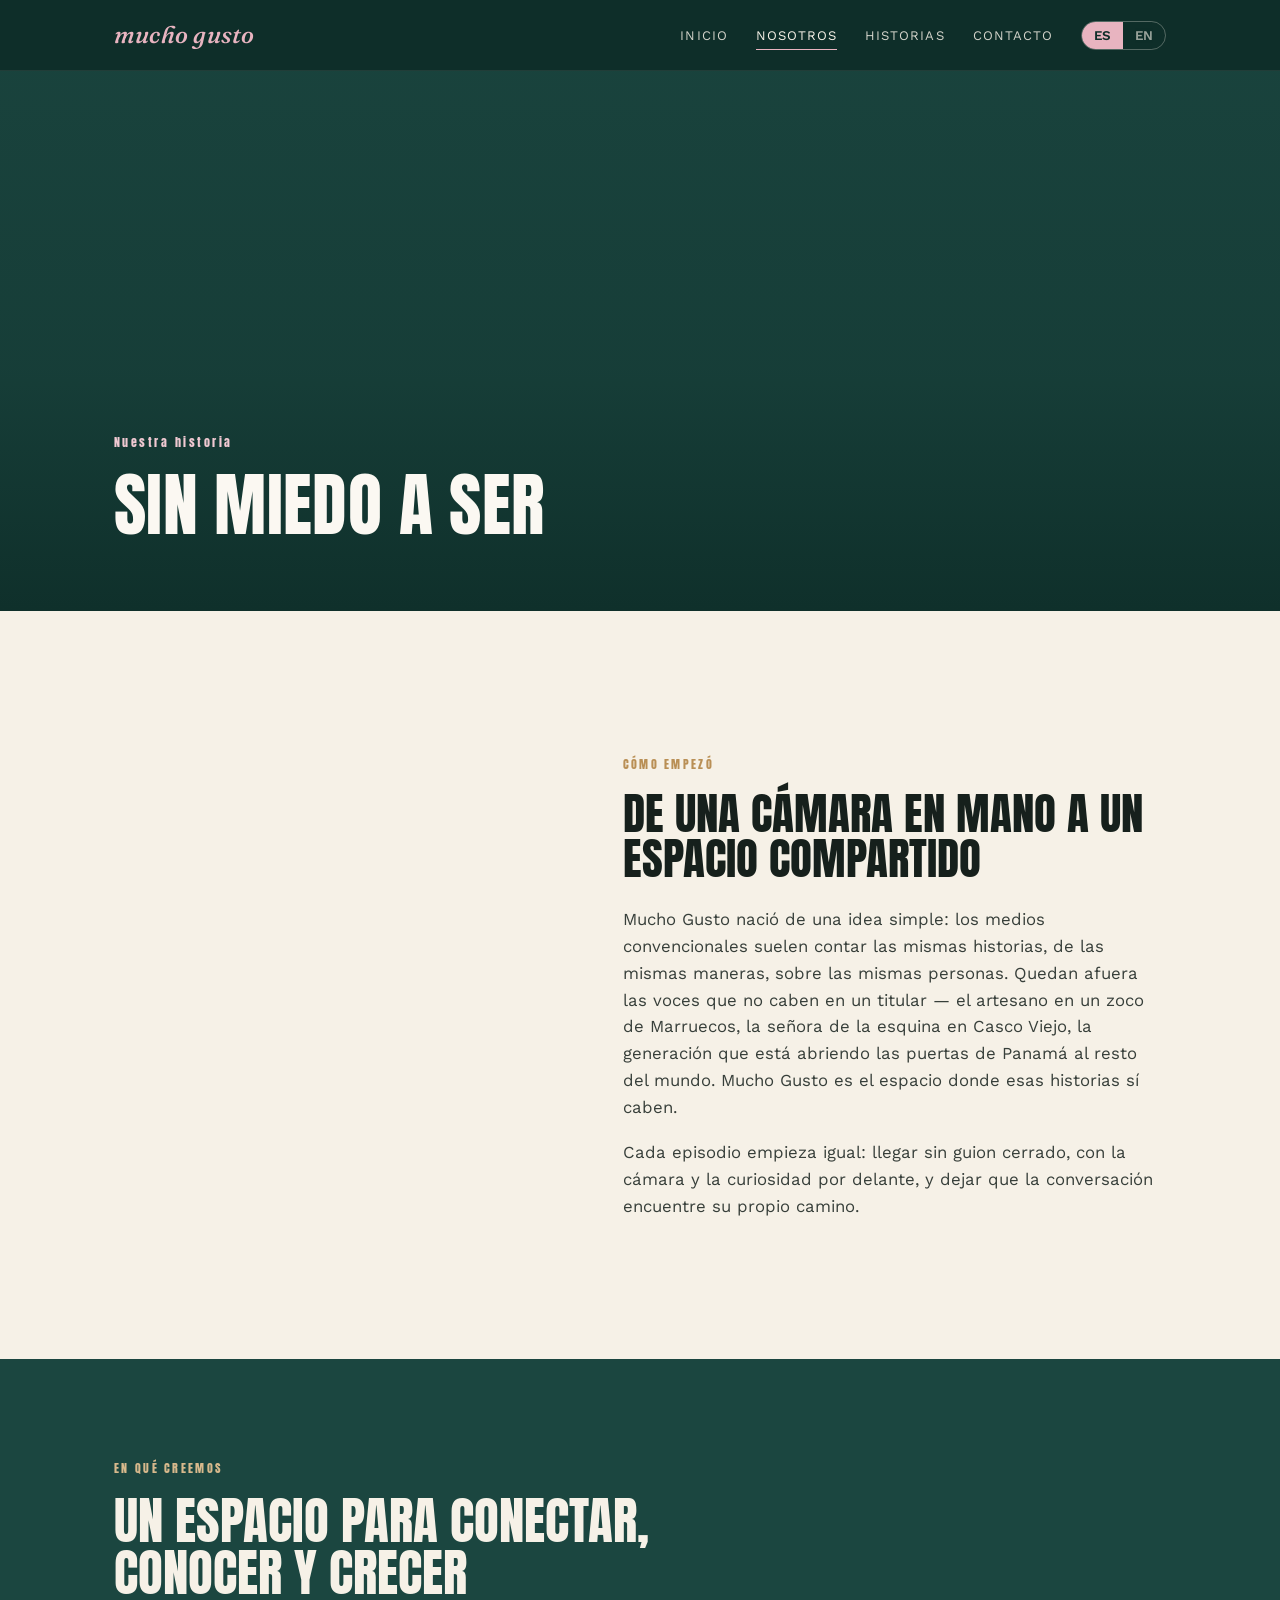
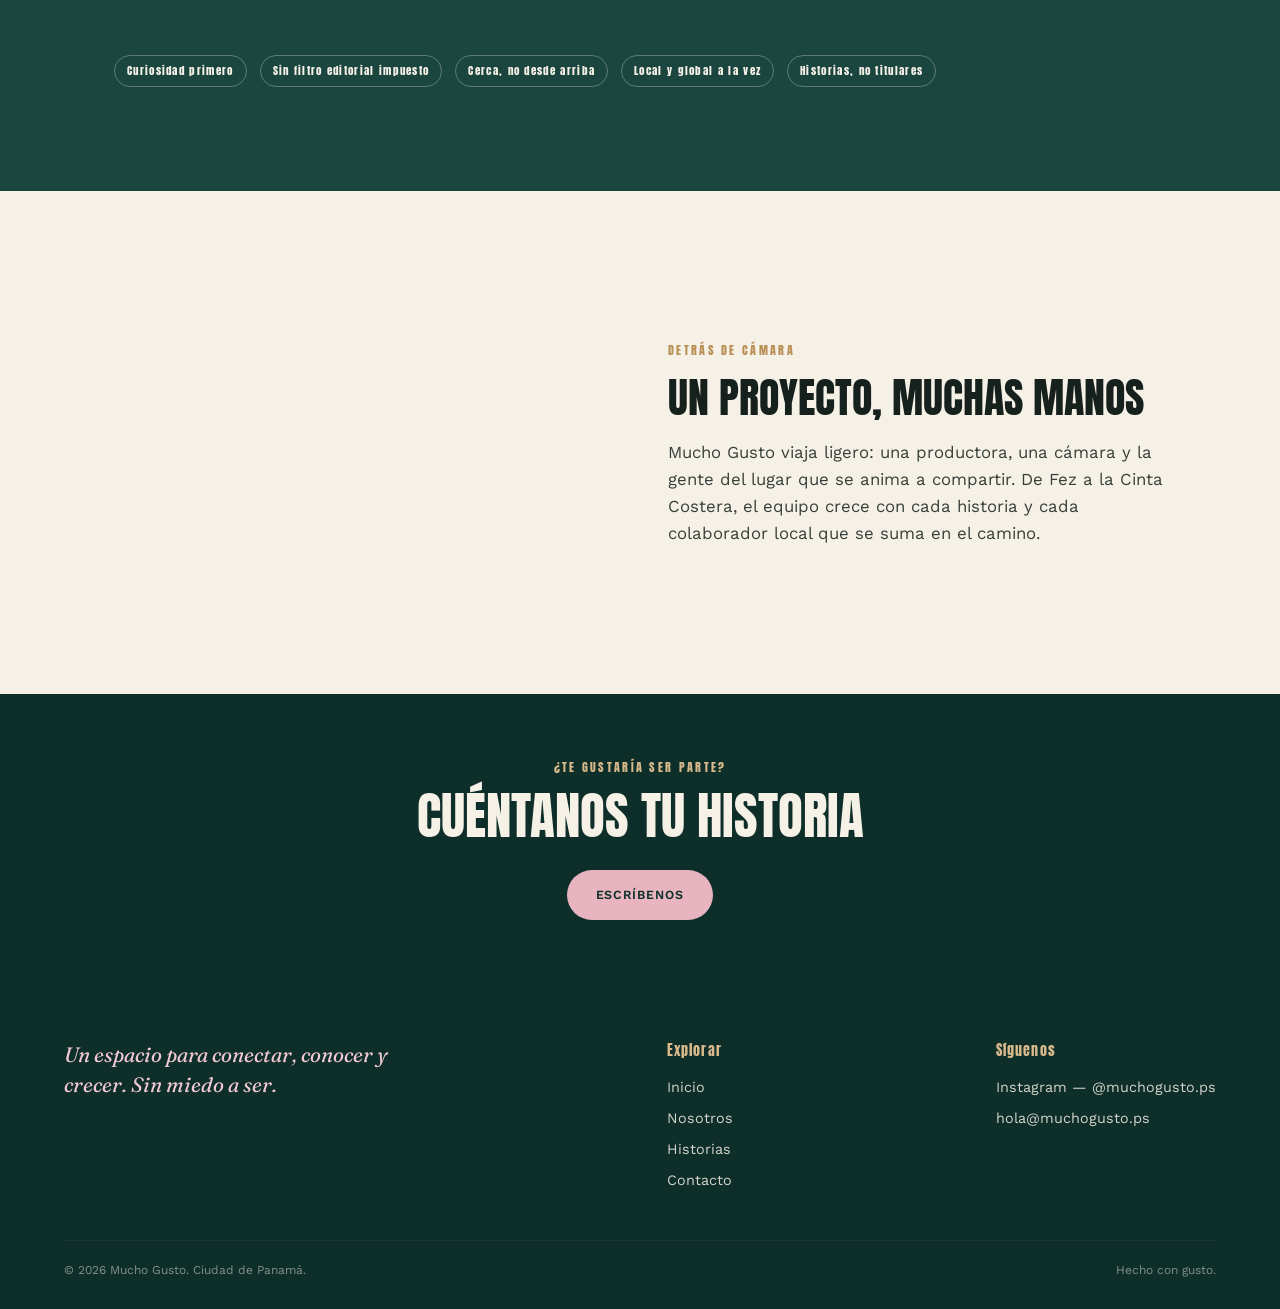
==== about.html @ 42b26f40 "Add files via upload" ====
<!DOCTYPE html>
<html lang="es">
<head>
<meta charset="UTF-8">
<meta name="viewport" content="width=device-width, initial-scale=1.0">
<title>Nosotros — Mucho Gusto</title>
<link rel="preconnect" href="https://fonts.googleapis.com">
<link href="https://fonts.googleapis.com/css2?family=Fraunces:ital,wght@0,500;1,500;1,600&family=Anton&family=Work+Sans:wght@400;500;600&display=swap" rel="stylesheet">
<link rel="stylesheet" href="styles.css">
</head>
<body>

<nav class="site-nav">
  <div class="nav-inner">
    <a href="index.html" class="logo-wordmark">mucho gusto</a>
    <ul class="nav-links">
      <li><a href="index.html"><span data-es>Inicio</span><span data-en>Home</span></a></li>
      <li><a href="about.html"><span data-es>Nosotros</span><span data-en>About</span></a></li>
      <li><a href="stories.html"><span data-es>Historias</span><span data-en>Stories</span></a></li>
      <li><a href="contact.html"><span data-es>Contacto</span><span data-en>Contact</span></a></li>
      <li class="lang-toggle">
        <button data-lang="es">ES</button>
        <button data-lang="en">EN</button>
      </li>
    </ul>
    <button class="nav-toggle-btn" aria-label="Menu">&#9776;</button>
  </div>
</nav>

<header class="hero" style="min-height:60vh;">
  <div class="hero-media" style="background-image:url('https://images.unsplash.com/photo-1531973576160-7125cd663d86?q=80&w=1600&auto=format&fit=crop');"></div>
  <div class="hero-content">
    <span class="eyebrow"><span data-es>Nuestra historia</span><span data-en>Our story</span></span>
    <h1 class="hero-headline" style="font-size:clamp(2.2rem,6vw,4.4rem);"><span data-es>Sin miedo a ser</span><span data-en>Unafraid to be</span></h1>
  </div>
</header>

<section class="section-cream">
  <div class="wrap founder-block">
    <div class="media-frame" style="background-image:url('https://images.unsplash.com/photo-1554151228-14d9def656e4?q=80&w=900&auto=format&fit=crop');"></div>
    <div>
      <span class="section-eyebrow"><span data-es>Cómo empezó</span><span data-en>How it started</span></span>
      <h2 class="section-title" style="font-size:clamp(1.8rem,3.6vw,2.8rem);"><span data-es>De una cámara en mano a un espacio compartido</span><span data-en>From a camera in hand to a shared space</span></h2>
      <p class="section-body" style="max-width:100%;margin-top:24px;">
        <span data-es>Mucho Gusto nació de una idea simple: los medios convencionales suelen contar las mismas historias, de las mismas maneras, sobre las mismas personas. Quedan afuera las voces que no caben en un titular — el artesano en un zoco de Marruecos, la señora de la esquina en Casco Viejo, la generación que está abriendo las puertas de Panamá al resto del mundo. Mucho Gusto es el espacio donde esas historias sí caben.</span>
        <span data-en>Mucho Gusto started from a simple idea: conventional media tends to tell the same stories, in the same ways, about the same people. Left out are the voices that don't fit a headline — the artisan in a Moroccan souk, the woman on the corner in Casco Viejo, the generation opening Panama's doors to the rest of the world. Mucho Gusto is the space where those stories fit.</span>
      </p>
      <p class="section-body" style="max-width:100%;margin-top:18px;">
        <span data-es>Cada episodio empieza igual: llegar sin guion cerrado, con la cámara y la curiosidad por delante, y dejar que la conversación encuentre su propio camino.</span>
        <span data-en>Every episode starts the same way: arriving without a fixed script, camera and curiosity leading, and letting the conversation find its own way.</span>
      </p>
    </div>
  </div>
</section>

<section class="section-teal">
  <div class="wrap">
    <div class="section-head">
      <span class="section-eyebrow"><span data-es>En qué creemos</span><span data-en>What we believe</span></span>
      <h2 class="section-title"><span data-es>Un espacio para conectar, conocer y crecer</span><span data-en>A space to connect, know, and grow</span></h2>
    </div>
    <div>
      <span class="value-tag"><span data-es>Curiosidad primero</span><span data-en>Curiosity first</span></span>
      <span class="value-tag"><span data-es>Sin filtro editorial impuesto</span><span data-en>No imposed editorial filter</span></span>
      <span class="value-tag"><span data-es>Cerca, no desde arriba</span><span data-en>Up close, not from above</span></span>
      <span class="value-tag"><span data-es>Local y global a la vez</span><span data-en>Local and global at once</span></span>
      <span class="value-tag"><span data-es>Historias, no titulares</span><span data-en>Stories, not headlines</span></span>
    </div>
  </div>
</section>

<section class="section-cream">
  <div class="wrap grid-2">
    <div class="media-frame wide" style="background-image:url('https://images.unsplash.com/photo-1560343090-f0409e92791a?q=80&w=1000&auto=format&fit=crop');"></div>
    <div>
      <span class="section-eyebrow"><span data-es>Detrás de cámara</span><span data-en>Behind the camera</span></span>
      <h2 class="section-title" style="font-size:clamp(1.8rem,3.6vw,2.6rem);"><span data-es>Un proyecto, muchas manos</span><span data-en>One project, many hands</span></h2>
      <p class="section-body">
        <span data-es>Mucho Gusto viaja ligero: una productora, una cámara y la gente del lugar que se anima a compartir. De Fez a la Cinta Costera, el equipo crece con cada historia y cada colaborador local que se suma en el camino.</span>
        <span data-en>Mucho Gusto travels light: one producer, one camera, and the local people willing to share. From Fez to the Cinta Costera, the team grows with every story and every local collaborator who joins along the way.</span>
      </p>
    </div>
  </div>
</section>

<section class="section-dark section-tight">
  <div class="wrap" style="text-align:center;">
    <span class="section-eyebrow" style="display:block;"><span data-es>¿Te gustaría ser parte?</span><span data-en>Want to be part of it?</span></span>
    <h2 class="section-title" style="margin-top:14px;"><span data-es>Cuéntanos tu historia</span><span data-en>Tell us your story</span></h2>
    <a href="contact.html" class="btn btn-primary" style="margin-top:28px;"><span data-es>Escríbenos</span><span data-en>Get in touch</span></a>
  </div>
</section>

<footer class="site-footer">
  <div class="footer-inner">
    <div>
      <p class="footer-tagline"><span data-es>Un espacio para conectar, conocer y crecer. Sin miedo a ser.</span><span data-en>A space to connect, know, and grow. Unafraid to be.</span></p>
    </div>
    <div class="footer-col">
      <h4><span data-es>Explorar</span><span data-en>Explore</span></h4>
      <a href="index.html"><span data-es>Inicio</span><span data-en>Home</span></a>
      <a href="about.html"><span data-es>Nosotros</span><span data-en>About</span></a>
      <a href="stories.html"><span data-es>Historias</span><span data-en>Stories</span></a>
      <a href="contact.html"><span data-es>Contacto</span><span data-en>Contact</span></a>
    </div>
    <div class="footer-col">
      <h4><span data-es>Síguenos</span><span data-en>Follow</span></h4>
      <a href="https://www.instagram.com/muchogusto.ps/" target="_blank" rel="noopener">Instagram — @muchogusto.ps</a>
      <a href="mailto:hola@muchogusto.ps">hola@muchogusto.ps</a>
    </div>
  </div>
  <div class="footer-bottom">
    <span>&copy; 2026 Mucho Gusto. <span data-es>Ciudad de Panamá.</span><span data-en>Panama City.</span></span>
    <span data-es>Hecho con gusto.</span><span data-en>Made with gusto.</span>
  </div>
</footer>

<script src="main.js"></script>
</body>
</html>
---- styles.css ----
/* ===================================================
   MUCHO GUSTO — design tokens
   =================================================== */
:root{
  --teal-950:#0E2E29;
  --teal-800:#1B4640;
  --teal-700:#204F48;
  --teal-600:#2B6259;
  --rose-400:#E8B4C0;
  --rose-300:#F0C9D2;
  --sand-300:#D8B98C;
  --sand-500:#B98F55;
  --cream-100:#F6F1E7;
  --cream-50:#FBF8F2;
  --ink-900:#16201C;
  --ink-700:#3A423E;

  --font-script:"Fraunces", serif;
  --font-caption:"Anton", sans-serif;
  --font-body:"Work Sans", sans-serif;

  --max-w:1180px;
  --edge: clamp(20px, 5vw, 64px);
}

*,*::before,*::after{box-sizing:border-box;}
html{scroll-behavior:smooth;}
body{
  margin:0;
  background:var(--cream-100);
  color:var(--ink-900);
  font-family:var(--font-body);
  font-size:16px;
  line-height:1.6;
  -webkit-font-smoothing:antialiased;
}
img{max-width:100%;display:block;}
a{color:inherit;text-decoration:none;}
h1,h2,h3,h4{margin:0;font-weight:400;}
p{margin:0;}
button{font-family:inherit;cursor:pointer;}

.wrap{
  max-width:var(--max-w);
  margin:0 auto;
  padding:0 var(--edge);
}

/* ===================== i18n ===================== */
[data-es]{ }
html[lang="en"] [data-es]{ display:none !important; }
html[lang="es"] [data-en]{ display:none !important; }

/* ===================== NAV ===================== */
.site-nav{
  position:sticky; top:0; z-index:50;
  background:var(--teal-950);
  border-bottom:1px solid rgba(246,241,231,0.08);
}
.nav-inner{
  max-width:var(--max-w);
  margin:0 auto;
  padding:16px var(--edge);
  display:flex;
  align-items:center;
  justify-content:space-between;
  gap:24px;
}
.logo-wordmark{
  font-family:var(--font-script);
  font-style:italic;
  font-weight:500;
  font-size:1.5rem;
  color:var(--rose-400);
  letter-spacing:0.01em;
}
.nav-links{
  display:flex;
  align-items:center;
  gap:28px;
  list-style:none;
  margin:0; padding:0;
}
.nav-links a{
  color:var(--cream-100);
  font-size:0.82rem;
  letter-spacing:0.08em;
  text-transform:uppercase;
  opacity:0.85;
  transition:opacity .2s ease;
  padding:6px 0;
  border-bottom:1px solid transparent;
}
.nav-links a:hover, .nav-links a.active{
  opacity:1;
  border-bottom-color:var(--rose-400);
}
.lang-toggle{
  display:flex;
  border:1px solid rgba(246,241,231,0.3);
  border-radius:999px;
  overflow:hidden;
  font-size:0.72rem;
  letter-spacing:0.06em;
}
.lang-toggle button{
  background:transparent;
  border:none;
  color:var(--cream-100);
  opacity:0.6;
  padding:6px 12px;
  font-weight:600;
}
.lang-toggle button.active{
  opacity:1;
  background:var(--rose-400);
  color:var(--teal-950);
}
.nav-toggle-btn{
  display:none;
  background:none;border:none;
  color:var(--cream-100);
  font-size:1.6rem;
}

@media (max-width:820px){
  .nav-links{
    position:absolute;
    top:100%; left:0; right:0;
    flex-direction:column;
    align-items:flex-start;
    background:var(--teal-950);
    padding:8px var(--edge) 24px;
    gap:16px;
    display:none;
  }
  .nav-links.open{display:flex;}
  .nav-toggle-btn{display:block;}
}

/* ===================== FOOTER ===================== */
.site-footer{
  background:var(--teal-950);
  color:var(--cream-100);
  padding:56px var(--edge) 28px;
  margin-top:0;
}
.footer-inner{
  max-width:var(--max-w);
  margin:0 auto;
  display:flex;
  flex-wrap:wrap;
  justify-content:space-between;
  gap:32px;
}
.footer-tagline{
  font-family:var(--font-script);
  font-style:italic;
  font-size:1.3rem;
  color:var(--rose-300);
  max-width:340px;
  line-height:1.4;
}
.footer-col h4{
  font-family:var(--font-caption);
  font-size:0.85rem;
  letter-spacing:0.08em;
  color:var(--sand-300);
  margin-bottom:14px;
}
.footer-col a, .footer-col p{
  display:block;
  font-size:0.9rem;
  opacity:0.85;
  margin-bottom:8px;
}
.footer-bottom{
  max-width:var(--max-w);
  margin:40px auto 0;
  padding-top:20px;
  border-top:1px solid rgba(246,241,231,0.1);
  font-size:0.75rem;
  opacity:0.5;
  display:flex;
  justify-content:space-between;
  flex-wrap:wrap;
  gap:8px;
}

/* ===================== BUTTONS ===================== */
.btn{
  display:inline-flex;
  align-items:center;
  gap:8px;
  padding:14px 28px;
  border-radius:999px;
  font-size:0.78rem;
  letter-spacing:0.08em;
  text-transform:uppercase;
  font-weight:600;
  border:1px solid transparent;
  transition:transform .2s ease, background .2s ease, color .2s ease;
}
.btn-primary{
  background:var(--rose-400);
  color:var(--teal-950);
}
.btn-primary:hover{ transform:translateY(-2px); background:var(--rose-300); }
.btn-outline{
  background:transparent;
  border-color:rgba(246,241,231,0.4);
  color:var(--cream-100);
}
.btn-outline:hover{ border-color:var(--cream-100); transform:translateY(-2px); }
.btn-dark{
  background:var(--teal-950);
  color:var(--cream-100);
}
.btn-dark:hover{ transform:translateY(-2px); background:var(--ink-900); }

/* ===================== HERO ===================== */
.hero{
  position:relative;
  min-height:92vh;
  display:flex;
  align-items:flex-end;
  background:var(--teal-800);
  overflow:hidden;
}
.hero-media{
  position:absolute; inset:0;
  background-size:cover;
  background-position:center;
}
.hero-media::after{
  content:"";
  position:absolute; inset:0;
  background:linear-gradient(180deg, rgba(14,46,41,0.15) 0%, rgba(14,46,41,0.35) 55%, rgba(14,46,41,0.92) 100%);
}
.hero-content{
  position:relative;
  z-index:2;
  width:100%;
  padding:0 var(--edge) 72px;
  max-width:var(--max-w);
  margin:0 auto;
}
.eyebrow{
  font-family:var(--font-caption);
  font-size:0.78rem;
  letter-spacing:0.2em;
  color:var(--rose-300);
  margin-bottom:18px;
  display:inline-block;
}
.hero-headline{
  font-family:var(--font-caption);
  color:var(--cream-50);
  font-size:clamp(2.6rem, 7.2vw, 5.6rem);
  line-height:0.98;
  letter-spacing:0.005em;
  text-transform:uppercase;
  max-width:920px;
}
.hero-sub{
  margin-top:24px;
  max-width:520px;
  color:var(--cream-100);
  font-size:1.05rem;
  opacity:0.9;
}
.hero-actions{
  margin-top:36px;
  display:flex;
  gap:16px;
  flex-wrap:wrap;
}

/* ===================== SECTIONS ===================== */
section{ padding:96px 0; }
.section-tight{ padding:64px 0; }
.section-teal{ background:var(--teal-800); color:var(--cream-100); }
.section-dark{ background:var(--teal-950); color:var(--cream-100); }
.section-cream{ background:var(--cream-100); color:var(--ink-900); }

.section-head{
  max-width:640px;
  margin-bottom:56px;
}
.section-eyebrow{
  font-family:var(--font-caption);
  font-size:0.72rem;
  letter-spacing:0.2em;
  color:var(--sand-500);
  text-transform:uppercase;
}
.section-teal .section-eyebrow, .section-dark .section-eyebrow{ color:var(--sand-300); }
.section-title{
  font-family:var(--font-caption);
  font-size:clamp(2rem, 4.2vw, 3.2rem);
  text-transform:uppercase;
  line-height:1.02;
  margin-top:14px;
}
.section-body{
  margin-top:20px;
  font-size:1.05rem;
  opacity:0.85;
  max-width:560px;
}

.quote-slide{
  font-family:var(--font-script);
  font-style:italic;
  font-weight:500;
  font-size:clamp(1.8rem, 4.4vw, 3.4rem);
  line-height:1.25;
  color:var(--rose-300);
  text-align:center;
  max-width:820px;
  margin:0 auto;
}
.quote-slide cite{
  display:block;
  font-style:normal;
  font-family:var(--font-body);
  font-size:0.75rem;
  letter-spacing:0.15em;
  text-transform:uppercase;
  color:var(--cream-100);
  opacity:0.6;
  margin-top:28px;
}

/* ===================== STORY REEL (signature element) ===================== */
.reel-wrap{ position:relative; }
.reel{
  display:flex;
  gap:20px;
  overflow-x:auto;
  padding:8px var(--edge) 24px;
  scroll-snap-type:x mandatory;
  -webkit-overflow-scrolling:touch;
  scrollbar-width:thin;
  scrollbar-color:var(--sand-300) transparent;
}
.reel::-webkit-scrollbar{ height:6px; }
.reel::-webkit-scrollbar-thumb{ background:var(--sand-300); border-radius:4px; }

.reel-card{
  position:relative;
  flex:0 0 auto;
  width:min(78vw, 320px);
  height:440px;
  border-radius:4px;
  overflow:hidden;
  scroll-snap-align:start;
  background-size:cover;
  background-position:center;
  display:flex;
  flex-direction:column;
  justify-content:flex-end;
  isolation:isolate;
}
.reel-card::after{
  content:"";
  position:absolute; inset:0;
  background:linear-gradient(180deg, rgba(14,46,41,0) 35%, rgba(14,46,41,0.92) 100%);
  z-index:0;
}
.reel-card-tag{
  position:relative; z-index:1;
  align-self:flex-start;
  margin:18px 0 0 18px;
  font-family:var(--font-caption);
  font-size:0.65rem;
  letter-spacing:0.15em;
  color:var(--teal-950);
  background:var(--rose-400);
  padding:5px 10px;
  border-radius:2px;
}
.reel-card-body{
  position:relative; z-index:1;
  padding:0 20px 24px;
}
.reel-card-title{
  font-family:var(--font-caption);
  color:var(--cream-50);
  font-size:1.5rem;
  text-transform:uppercase;
  line-height:1.05;
}
.reel-card-sub{
  margin-top:8px;
  font-size:0.85rem;
  color:var(--cream-100);
  opacity:0.75;
}
.reel-hint{
  display:flex;
  align-items:center;
  gap:10px;
  font-size:0.72rem;
  letter-spacing:0.1em;
  text-transform:uppercase;
  opacity:0.55;
  margin-top:4px;
}
.reel-hint .arrow{ font-family:var(--font-caption); }

/* ===================== GRID / CARDS ===================== */
.grid-2{ display:grid; grid-template-columns:1fr 1fr; gap:56px; align-items:center; }
.grid-3{ display:grid; grid-template-columns:repeat(3,1fr); gap:32px; }
@media (max-width:900px){
  .grid-2{ grid-template-columns:1fr; gap:36px; }
  .grid-3{ grid-template-columns:1fr; }
}

.pillar{
  border-top:1px solid rgba(22,32,28,0.15);
  padding-top:20px;
}
.section-teal .pillar, .section-dark .pillar{ border-top-color:rgba(246,241,231,0.15); }
.pillar-num{
  font-family:var(--font-caption);
  font-size:0.75rem;
  color:var(--sand-500);
  letter-spacing:0.1em;
}
.pillar-title{
  font-family:var(--font-script);
  font-style:italic;
  font-size:1.4rem;
  margin-top:10px;
}
.pillar-body{
  margin-top:10px;
  font-size:0.95rem;
  opacity:0.8;
}

.media-frame{
  border-radius:4px;
  overflow:hidden;
  aspect-ratio:4/5;
  background-size:cover;
  background-position:center;
}
.media-frame.wide{ aspect-ratio:16/10; }

/* ===================== STORIES PAGE ===================== */
.story-list{ display:flex; flex-direction:column; }
.story-row{
  display:grid;
  grid-template-columns:120px 1fr 220px auto;
  gap:24px;
  align-items:center;
  padding:28px 0;
  border-bottom:1px solid rgba(22,32,28,0.12);
}
.section-dark .story-row, .section-teal .story-row{ border-bottom-color:rgba(246,241,231,0.14); }
.story-row:hover .media-frame{ transform:scale(1.03); }
.story-thumb{
  width:120px; height:90px;
  border-radius:3px;
  overflow:hidden;
  background-size:cover;
  background-position:center;
}
.story-thumb div{ width:100%; height:100%; transition:transform .4s ease; background-size:cover; background-position:center; }
.story-info .story-loc{
  font-family:var(--font-caption);
  font-size:0.65rem;
  letter-spacing:0.15em;
  color:var(--sand-500);
}
.story-info .story-title{
  font-family:var(--font-script);
  font-style:italic;
  font-size:1.3rem;
  margin-top:6px;
}
.story-desc{ font-size:0.88rem; opacity:0.75; }
@media (max-width:760px){
  .story-row{ grid-template-columns:80px 1fr; }
  .story-desc{ display:none; }
}

/* ===================== ABOUT PAGE ===================== */
.founder-block{
  display:grid;
  grid-template-columns:0.9fr 1.1fr;
  gap:64px;
  align-items:center;
}
@media (max-width:900px){ .founder-block{ grid-template-columns:1fr; } }

.value-tag{
  display:inline-block;
  font-family:var(--font-caption);
  font-size:0.68rem;
  letter-spacing:0.12em;
  padding:6px 12px;
  border:1px solid rgba(22,32,28,0.25);
  border-radius:999px;
  margin:0 8px 8px 0;
}
.section-teal .value-tag, .section-dark .value-tag{ border-color:rgba(246,241,231,0.3); }

/* ===================== CONTACT PAGE ===================== */
.contact-grid{
  display:grid;
  grid-template-columns:1fr 1fr;
  gap:64px;
}
@media (max-width:900px){ .contact-grid{ grid-template-columns:1fr; } }

.field{ margin-bottom:22px; }
.field label{
  display:block;
  font-family:var(--font-caption);
  font-size:0.68rem;
  letter-spacing:0.12em;
  text-transform:uppercase;
  color:var(--sand-500);
  margin-bottom:8px;
}
.field input, .field textarea, .field select{
  width:100%;
  background:transparent;
  border:none;
  border-bottom:1px solid rgba(22,32,28,0.3);
  padding:10px 2px;
  font-family:var(--font-body);
  font-size:1rem;
  color:var(--ink-900);
  outline:none;
  transition:border-color .2s ease;
}
.field input:focus, .field textarea:focus, .field select:focus{
  border-bottom-color:var(--sand-500);
}
.field textarea{ resize:vertical; min-height:110px; }

.contact-info-item{ margin-bottom:28px; }
.contact-info-item h4{
  font-family:var(--font-caption);
  font-size:0.7rem;
  letter-spacing:0.12em;
  color:var(--sand-300);
  margin-bottom:8px;
}
.contact-info-item p, .contact-info-item a{
  font-family:var(--font-script);
  font-style:italic;
  font-size:1.3rem;
}

/* reduced motion */
@media (prefers-reduced-motion:reduce){
  html{ scroll-behavior:auto; }
  *{ transition:none !important; animation:none !important; }
}

/* focus visibility */
a:focus-visible, button:focus-visible, input:focus-visible, textarea:focus-visible{
  outline:2px solid var(--rose-400);
  outline-offset:3px;
}
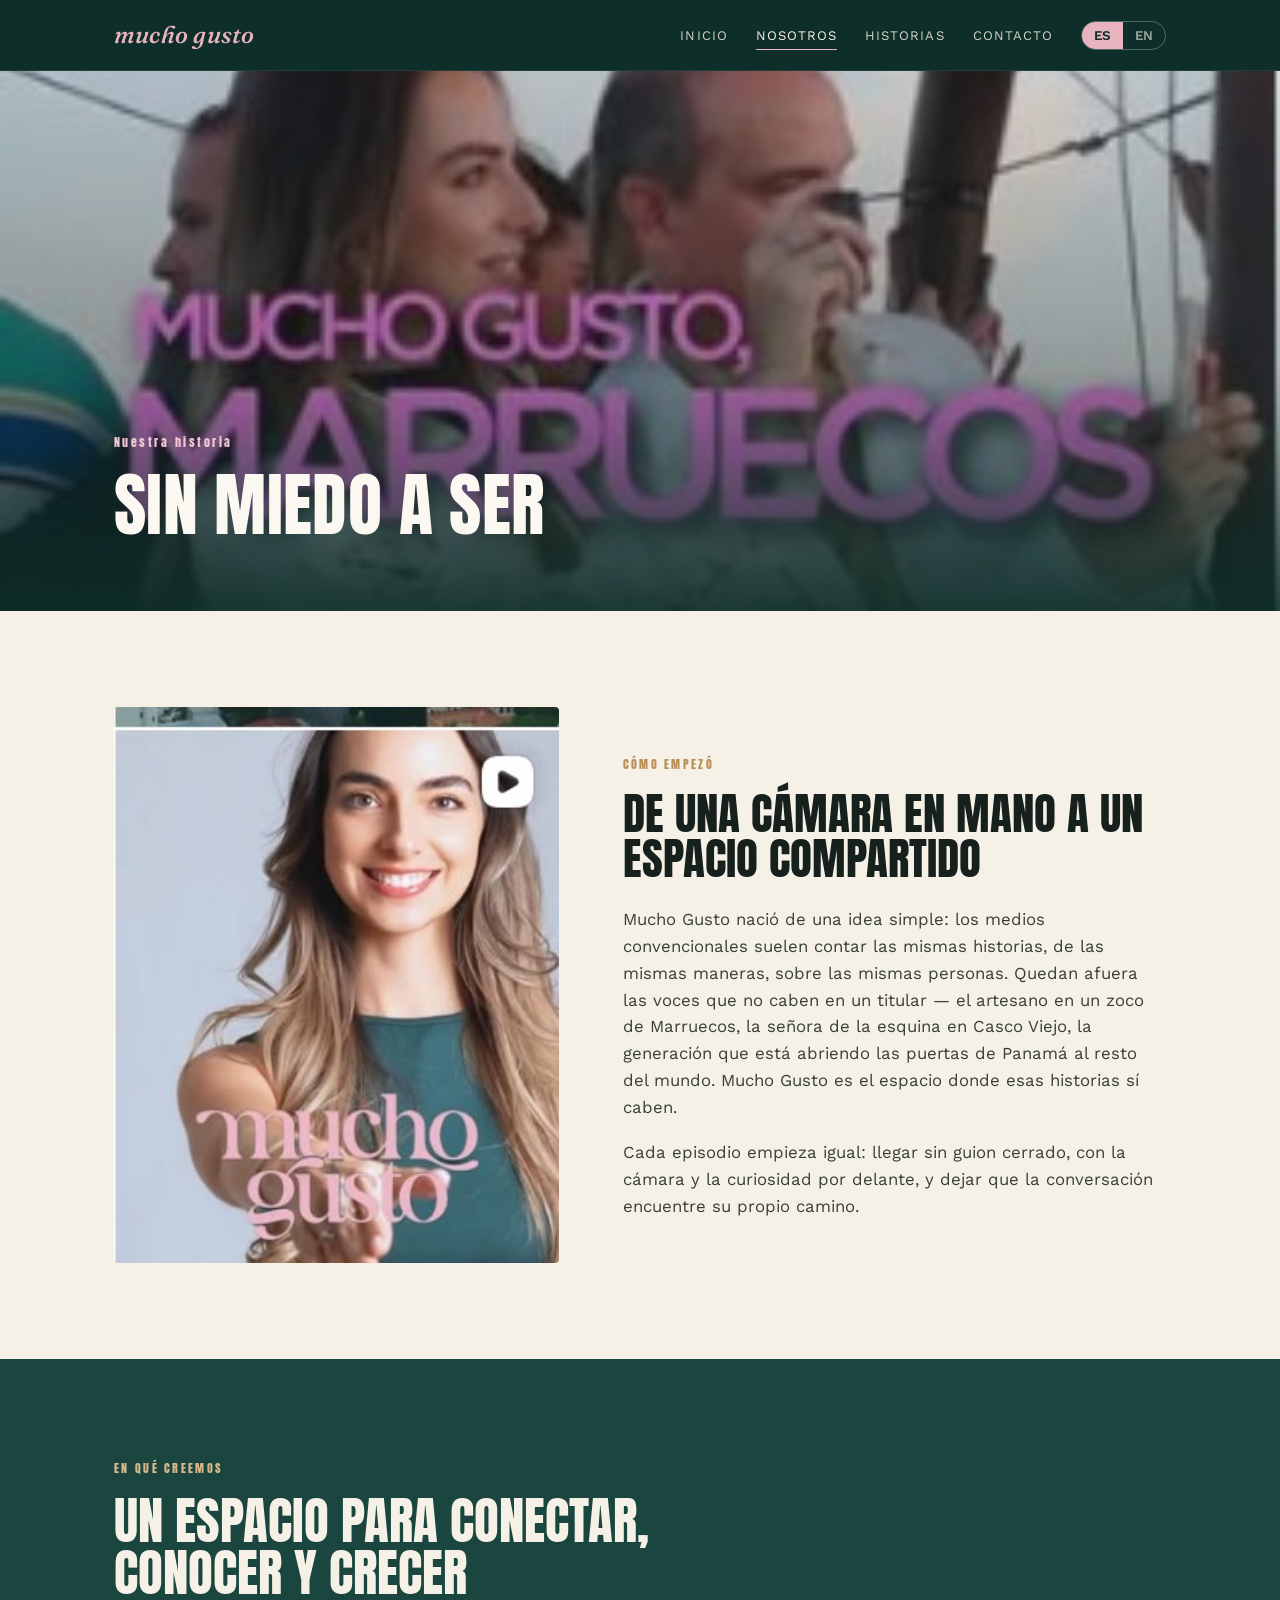
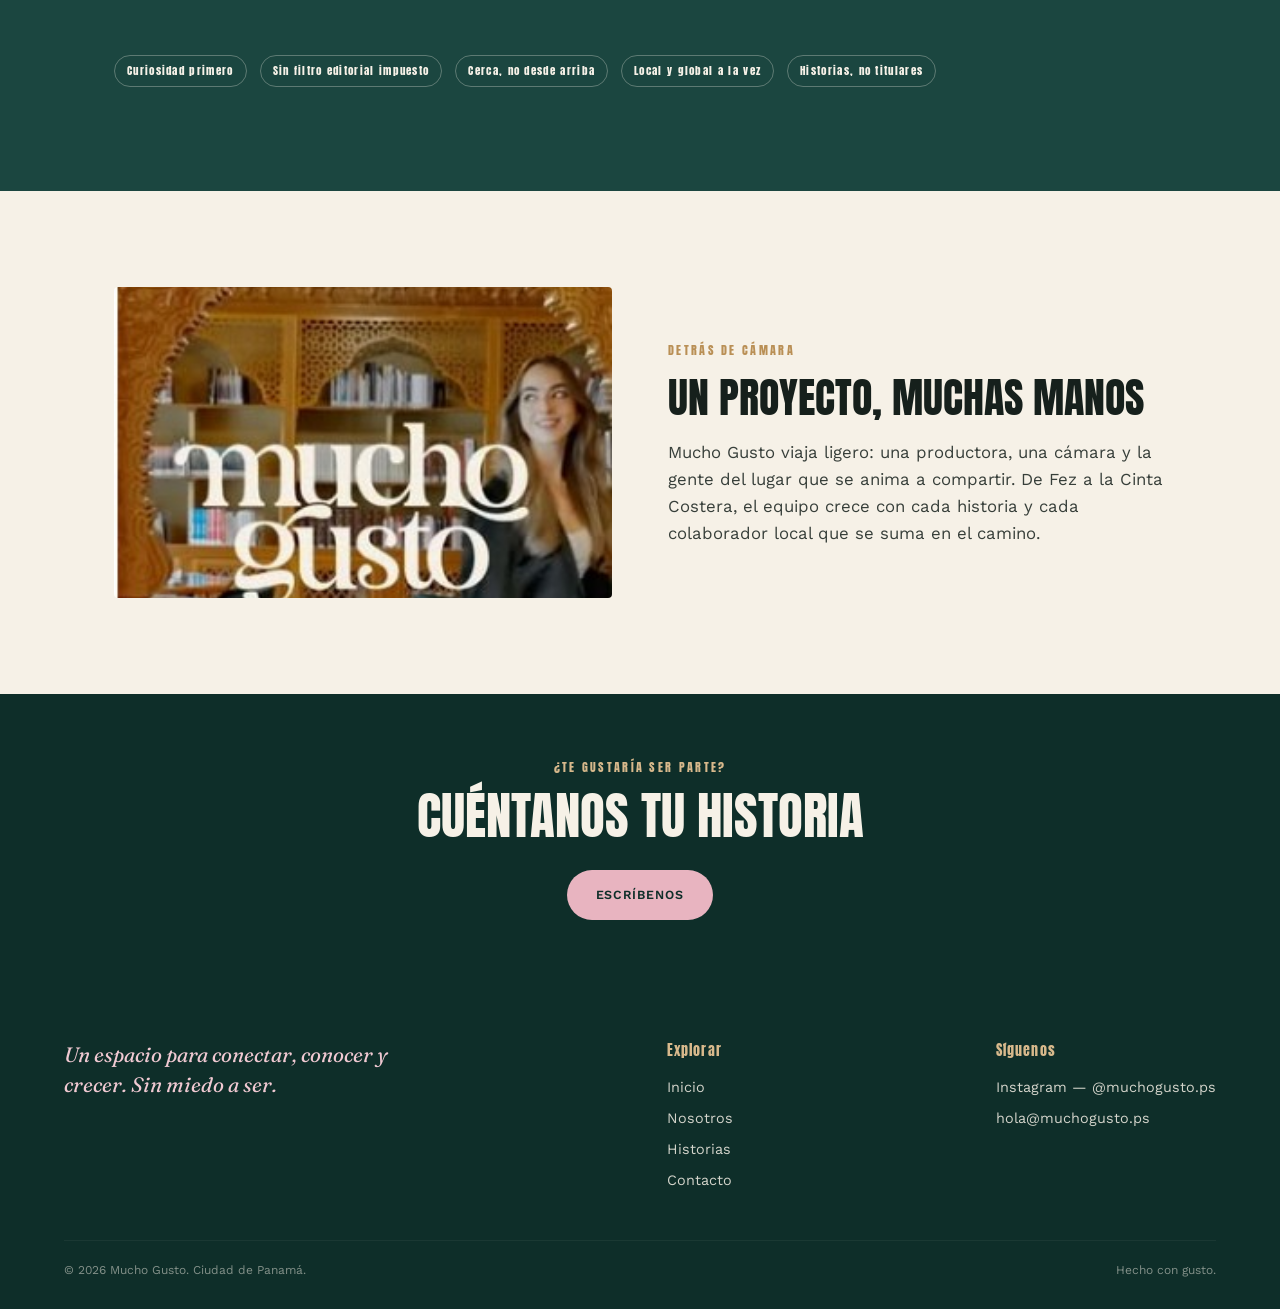
==== commit d2c55780: "Add files via upload" ====
--- a/about.html
+++ b/about.html
@@ -28,7 +28,7 @@
 </nav>
 
 <header class="hero" style="min-height:60vh;">
-  <div class="hero-media" style="background-image:url('https://images.unsplash.com/photo-1531973576160-7125cd663d86?q=80&w=1600&auto=format&fit=crop');"></div>
+  <div class="hero-media" style="background-image:url('ig-balloon.jpg');"></div>
   <div class="hero-content">
     <span class="eyebrow"><span data-es>Nuestra historia</span><span data-en>Our story</span></span>
     <h1 class="hero-headline" style="font-size:clamp(2.2rem,6vw,4.4rem);"><span data-es>Sin miedo a ser</span><span data-en>Unafraid to be</span></h1>
@@ -37,7 +37,7 @@
 
 <section class="section-cream">
   <div class="wrap founder-block">
-    <div class="media-frame" style="background-image:url('https://images.unsplash.com/photo-1554151228-14d9def656e4?q=80&w=900&auto=format&fit=crop');"></div>
+    <div class="media-frame" style="background-image:url('ig-vali-portrait.jpg');"></div>
     <div>
       <span class="section-eyebrow"><span data-es>Cómo empezó</span><span data-en>How it started</span></span>
       <h2 class="section-title" style="font-size:clamp(1.8rem,3.6vw,2.8rem);"><span data-es>De una cámara en mano a un espacio compartido</span><span data-en>From a camera in hand to a shared space</span></h2>
@@ -71,7 +71,7 @@
 
 <section class="section-cream">
   <div class="wrap grid-2">
-    <div class="media-frame wide" style="background-image:url('https://images.unsplash.com/photo-1560343090-f0409e92791a?q=80&w=1000&auto=format&fit=crop');"></div>
+    <div class="media-frame wide" style="background-image:url('ig-riad-portrait.jpg');"></div>
     <div>
       <span class="section-eyebrow"><span data-es>Detrás de cámara</span><span data-en>Behind the camera</span></span>
       <h2 class="section-title" style="font-size:clamp(1.8rem,3.6vw,2.6rem);"><span data-es>Un proyecto, muchas manos</span><span data-en>One project, many hands</span></h2>
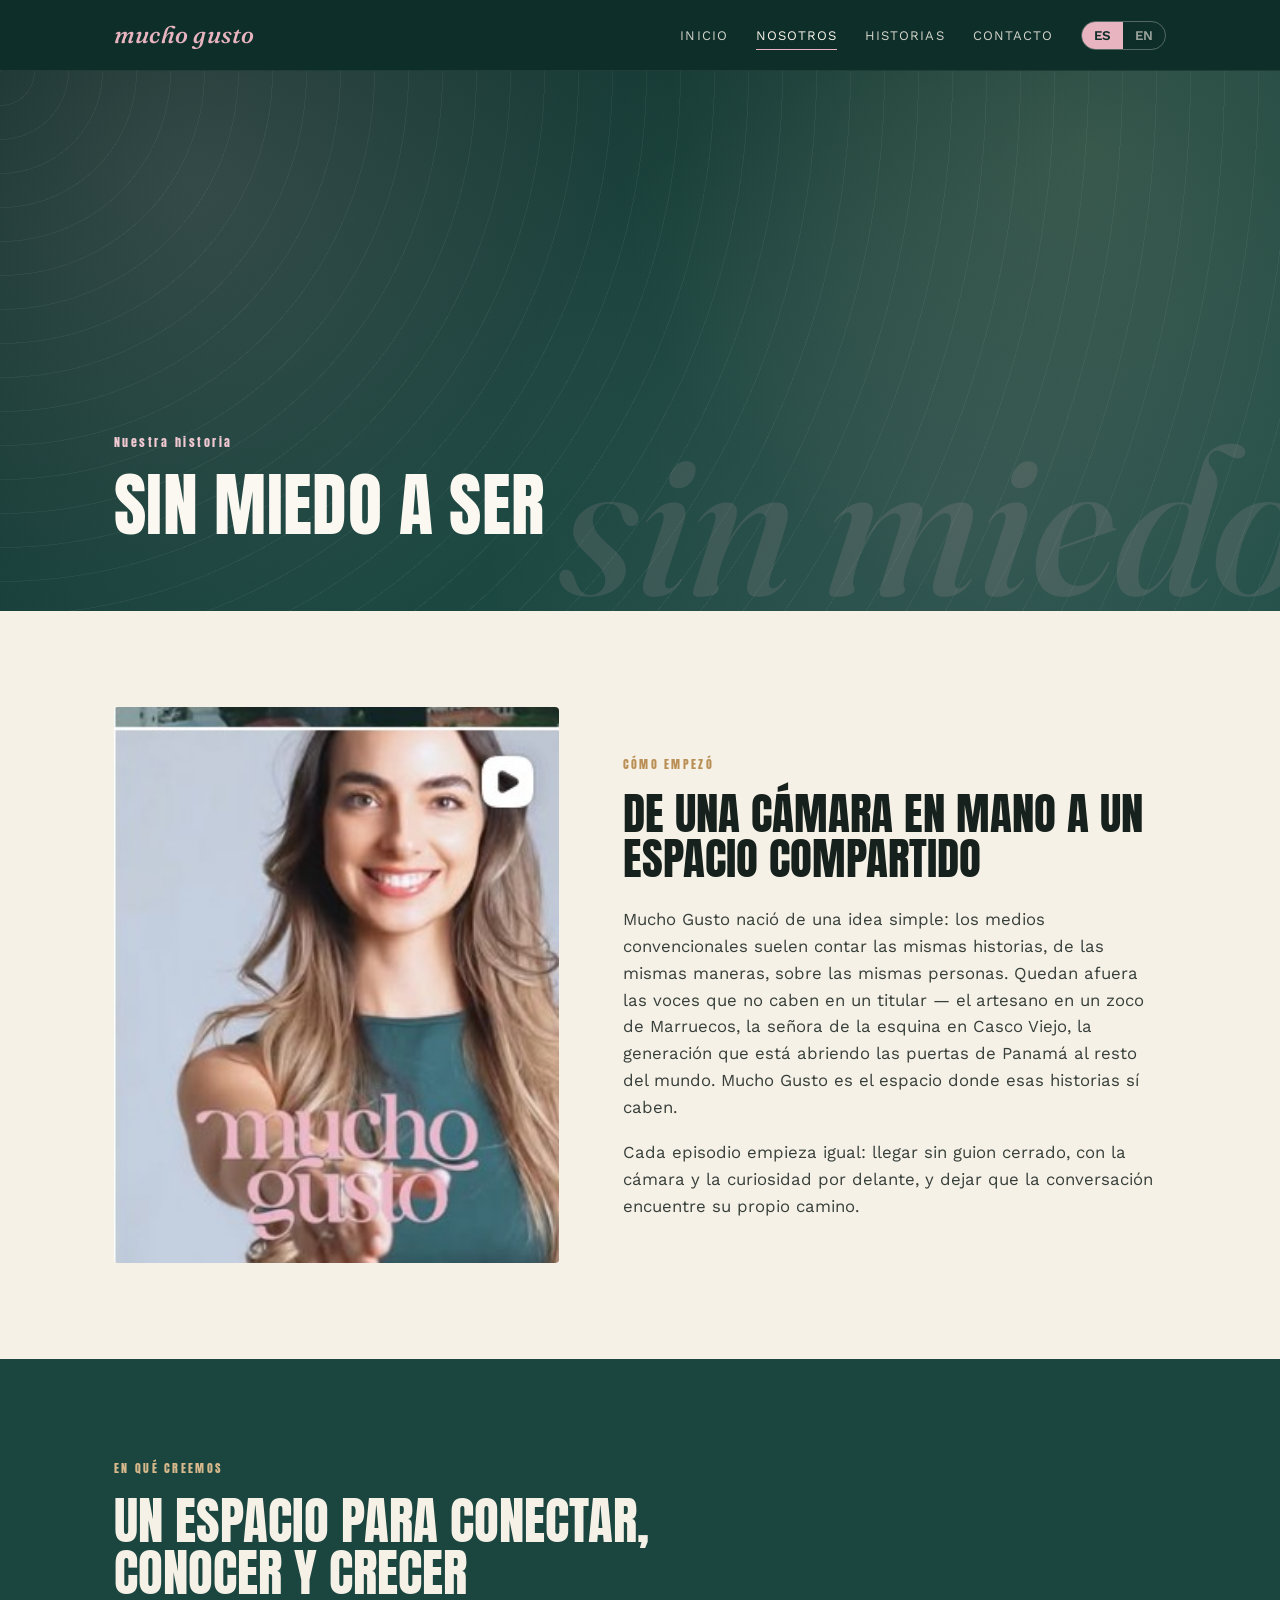
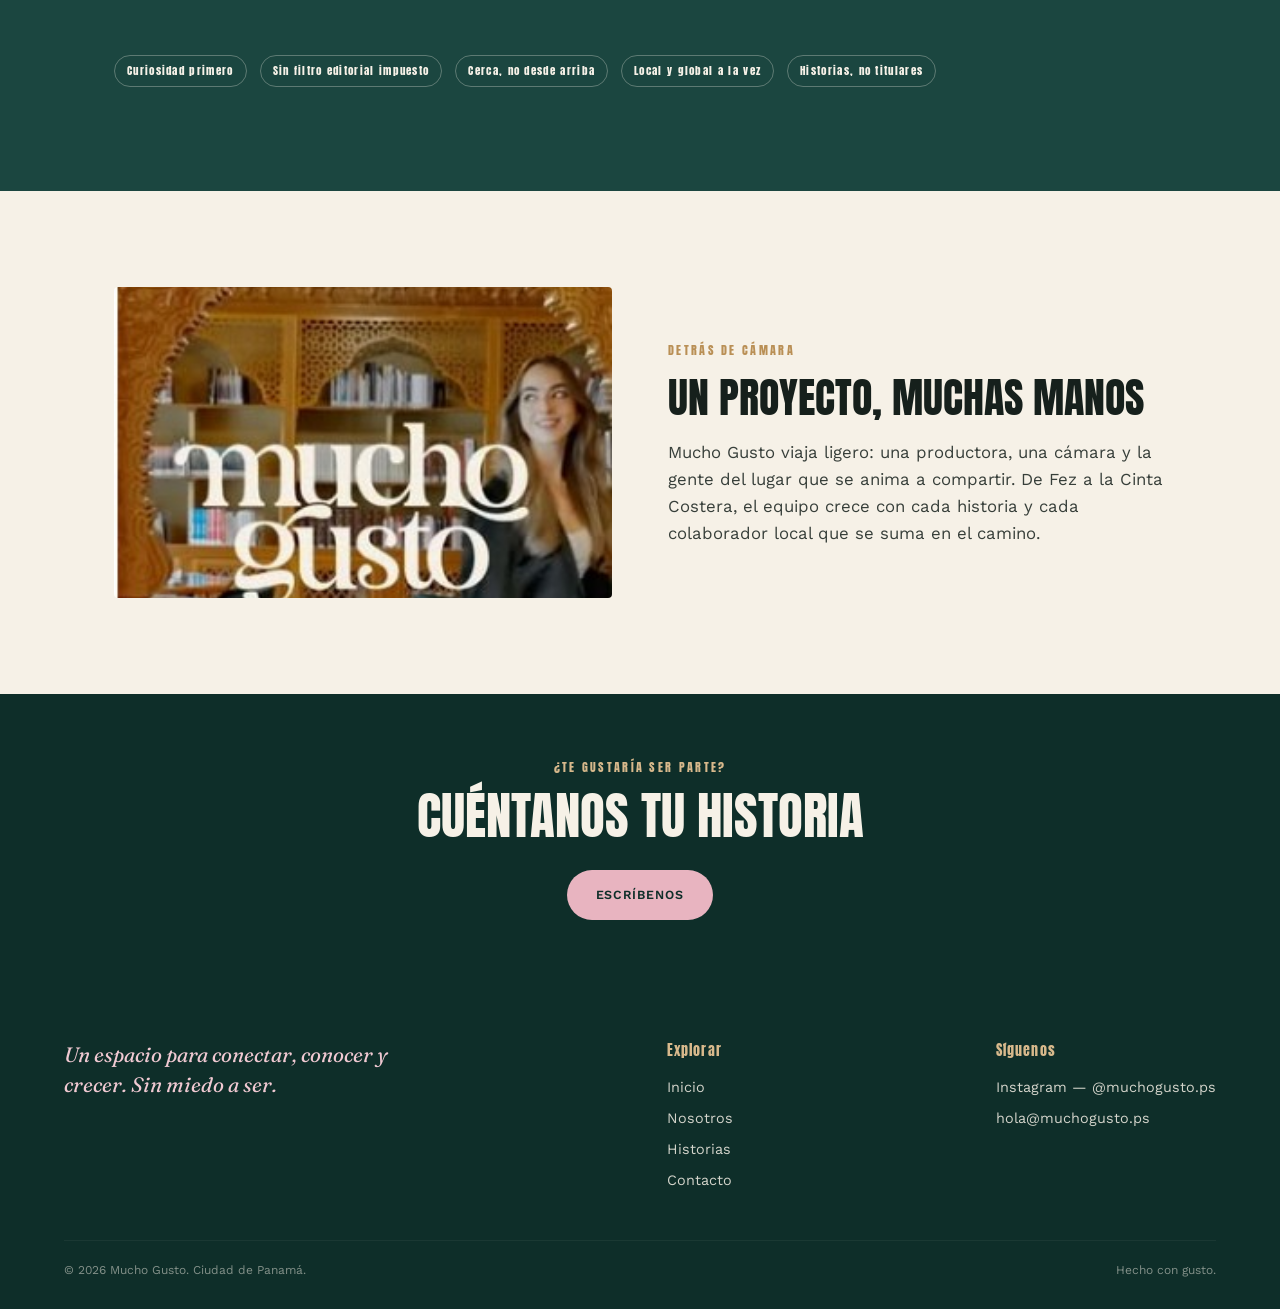
==== commit 98795a19: "Add files via upload" ====
--- a/about.html
+++ b/about.html
@@ -28,7 +28,8 @@
 </nav>
 
 <header class="hero" style="min-height:60vh;">
-  <div class="hero-media" style="background-image:url('ig-balloon.jpg');"></div>
+  <div class="hero-media hero-brand"></div>
+  <span class="hero-watermark"><span data-es>sin miedo</span><span data-en>unafraid</span></span>
   <div class="hero-content">
     <span class="eyebrow"><span data-es>Nuestra historia</span><span data-en>Our story</span></span>
     <h1 class="hero-headline" style="font-size:clamp(2.2rem,6vw,4.4rem);"><span data-es>Sin miedo a ser</span><span data-en>Unafraid to be</span></h1>
--- a/styles.css
+++ b/styles.css
@@ -237,6 +237,35 @@
   position:absolute; inset:0;
   background:linear-gradient(180deg, rgba(14,46,41,0.15) 0%, rgba(14,46,41,0.35) 55%, rgba(14,46,41,0.92) 100%);
 }
+
+/* Brand-pattern hero: replaces a stretched photo with an infinitely-sharp
+   vector background in the same palette, so nothing gets blurred out. */
+.hero-brand{
+  background:
+    radial-gradient(circle at 15% 20%, rgba(232,180,192,0.16), transparent 42%),
+    radial-gradient(circle at 85% 15%, rgba(216,185,140,0.14), transparent 40%),
+    radial-gradient(circle at 75% 85%, rgba(232,180,192,0.10), transparent 45%),
+    repeating-radial-gradient(circle at 0 0, rgba(246,241,231,0.05) 0, rgba(246,241,231,0.05) 1px, transparent 1px, transparent 34px),
+    linear-gradient(150deg, var(--teal-950) 0%, var(--teal-800) 55%, var(--teal-700) 100%);
+}
+.hero-brand::after{ display:none; } /* no photo, so no darkening overlay needed */
+
+.hero-watermark{
+  position:absolute;
+  z-index:0;
+  right:clamp(-40px, -2vw, 20px);
+  bottom:clamp(-30px, -1vw, 10px);
+  font-family:var(--font-script);
+  font-style:italic;
+  font-weight:500;
+  font-size:clamp(5.5rem, 17vw, 13rem);
+  line-height:1;
+  color:var(--rose-400);
+  opacity:0.12;
+  white-space:nowrap;
+  pointer-events:none;
+  user-select:none;
+}
 .hero-content{
   position:relative;
   z-index:2;
